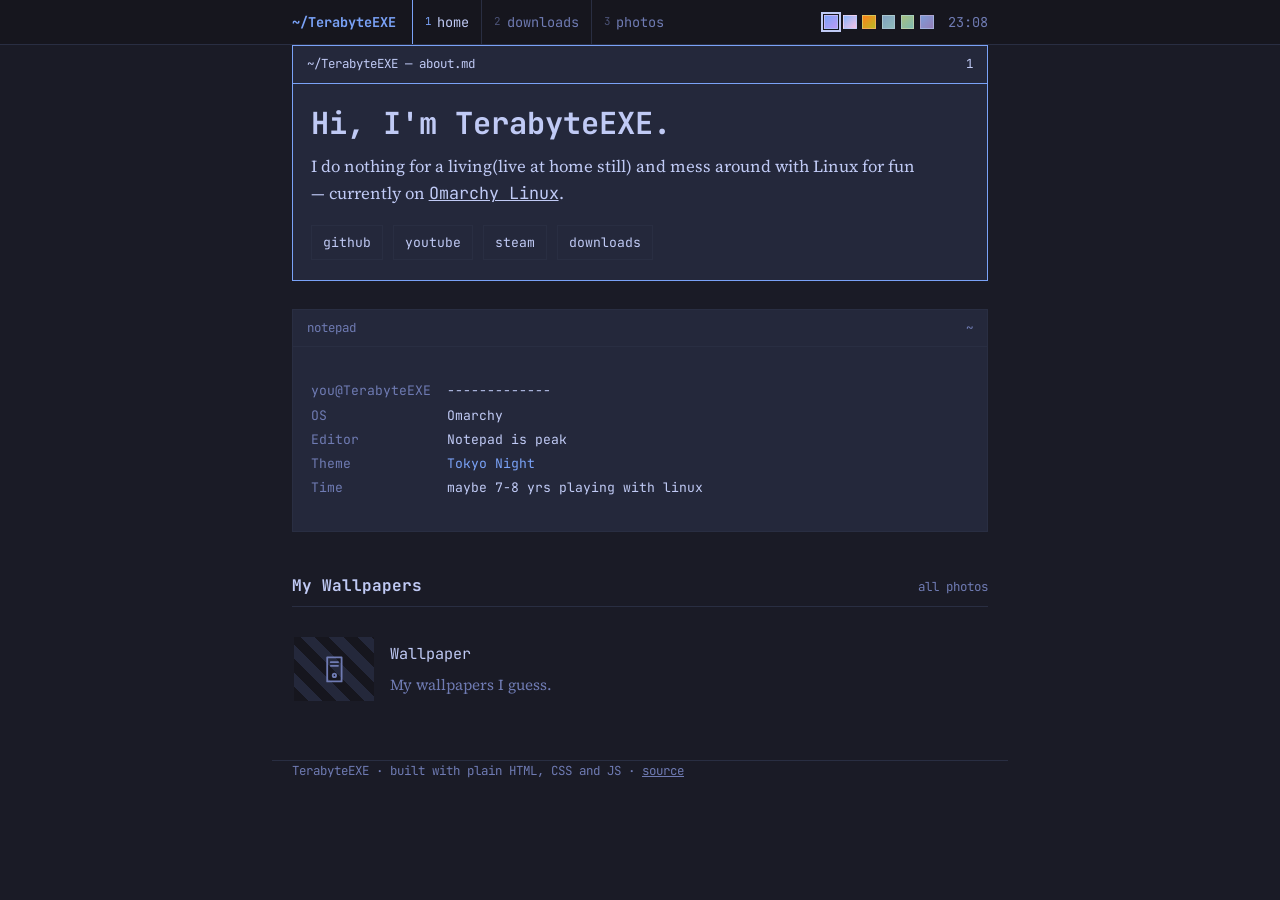
==== index.html @ b0e1d72e "Update navigation links order in index.html" ====
<!DOCTYPE html>
<html lang="en">
<head>
<meta charset="UTF-8">
<meta name="viewport" content="width=device-width, initial-scale=1">
<title>TerabyteEXE — home</title>
<meta name="description" content="The personal site of TerabyteEXE: writing, downloads, and PC builds.">
<link rel="icon" type="image/svg+xml" href="assets/img/favicon.svg">
<link rel="preconnect" href="https://fonts.googleapis.com">
<link rel="preconnect" href="https://fonts.gstatic.com" crossorigin>
<link href="https://fonts.googleapis.com/css2?family=JetBrains+Mono:wght@400;500;700&amp;family=Source+Serif+4:ital,opsz,wght@0,8..60,400;0,8..60,600;1,8..60,400&amp;display=swap" rel="stylesheet">
<link rel="stylesheet" href="assets/css/style.css">
</head>
<body>

<header class="bar">
  <div class="bar-inner">
    <a href="index.html" class="bar-mark">~/TerabyteEXE</a>

    <nav class="bar-nav" aria-label="Primary">
      <a href="index.html" aria-current="page"><span class="ws">1</span>home</a>
      <a href="downloads/index.html"><span class="ws">2</span>downloads</a>
      <a href="photos/index.html"><span class="ws">3</span>photos</a>
    </nav>

    <div class="bar-right">
      <div class="swatches" role="group" aria-label="Theme">
        <button class="swatch" data-theme="tokyo-night" style="--sw-a:#7aa2f7;--sw-b:#bb9af7" aria-label="Tokyo Night theme" aria-pressed="true"></button>
        <button class="swatch" data-theme="catppuccin" style="--sw-a:#89b4fa;--sw-b:#f5c2e7" aria-label="Catppuccin theme" aria-pressed="false"></button>
        <button class="swatch" data-theme="gruvbox" style="--sw-a:#fe8019;--sw-b:#b8bb26" aria-label="Gruvbox theme" aria-pressed="false"></button>
        <button class="swatch" data-theme="nord" style="--sw-a:#81a1c1;--sw-b:#8fbcbb" aria-label="Nord theme" aria-pressed="false"></button>
        <button class="swatch" data-theme="everforest" style="--sw-a:#a7c080;--sw-b:#7fbbb3" aria-label="Everforest theme" aria-pressed="false"></button>
        <button class="swatch" data-theme="kanagawa" style="--sw-a:#7e9cd8;--sw-b:#957fb8" aria-label="Kanagawa theme" aria-pressed="false"></button>
      </div>
      <span class="bar-clock mono" data-clock>00:00</span>
      <button class="bar-toggle" aria-label="Toggle menu" aria-expanded="false">☰</button>
    </div>

    <div class="bar-drop">
      <a href="index.html" aria-current="page">home</a>
      <a href="downloads/index.html">downloads</a>
      <a href="photos/index.html">photos</a>
    </div>
  </div>
</header>

<main class="wrap">

  <section class="window window--focused hero">
    <div class="window-title">
      <span>~/TerabyteEXE — about.md</span>
      <span>1</span>
    </div>
    <div class="window-body">
      <h1>Hi, I'm TerabyteEXE.</h1>
      <p>
        I do nothing for a living(live at home still) and mess around with Linux for fun —
        currently on <a href="https://omarchy.org" class="mono" style="text-decoration:underline;">Omarchy Linux</a>.
      </p>
      <div class="links-row">
        <a class="tag-link" href="https://github.com/TerabyteEXE">github</a>
        <a class="tag-link" href="https://www.youtube.com/@Logi_Bear">youtube</a>
        <a class="tag-link" href="https://steamcommunity.com/id/alltheurlsareusedeventhisone/">steam</a>
        <a class="tag-link" href="downloads/index.html">downloads</a>
      </div>
    </div>
  </section>

  <section class="window">
    <div class="window-title"><span>notepad</span><span>~</span></div>
    <div class="window-body">
      <dl class="fetch">
        <dt>you@TerabyteEXE</dt><dd>-------------</dd>
        <dt>OS</dt><dd>Omarchy</dd>
        <dt>Editor</dt><dd>Notepad is peak</dd>
        <dt>Theme</dt><dd class="accent-cycle" data-theme-label>Tokyo Night or Hackerman</dd>
        <dt>Time</dt><dd>maybe 7-8 yrs playing with linux</dd>
      </dl>
    </div>
  </section>

  <section class="section">
    <div class="section-head">
      <h2>My Wallpapers</h2>
      <a href="photos/index.html">all photos</a>
    </div>
    <a class="entry" href="photos/index.html" style="display:flex; gap:1rem; align-items:center;">
      <span class="photo-frame" style="width:5rem; height:4rem; flex-shrink:0; border-bottom:none;">
        <svg viewBox="0 0 24 24" fill="none" stroke="currentColor" stroke-width="1.5" stroke-linecap="round" stroke-linejoin="round" style="width:1.8rem;height:1.8rem;">
          <rect x="6" y="2" width="12" height="20"/>
          <line x1="9" y1="6" x2="15" y2="6"/>
          <line x1="9" y1="9" x2="15" y2="9"/>
          <circle cx="12" cy="17" r="1.4"/>
        </svg>
      </span>
      <span>
        <span class="entry-top" style="margin-bottom:0.2rem; display:block;">Wallpaper</span>
        <span class="entry-excerpt">My wallpapers I guess.</span>
      </span>
    </a>
  </section>

</main>

<footer class="wrap">
  <p style="margin:0;">TerabyteEXE · built with plain HTML, CSS and JS · <a href="https://github.com/TerabyteEXE" style="text-decoration:underline;">source</a></p>
</footer>

<script src="assets/js/main.js"></script>
</body>
</html>
---- assets/css/style.css ----
/* ============================================================
   TerabyteEXE's site — stylesheet
   Theme tokens are real Omarchy palettes. Switching themes just
   swaps the [data-theme] block below — nothing else changes.
   ============================================================ */

/* ---- Theme tokens ------------------------------------------------ */

:root,
[data-theme="tokyo-night"] {
  --bg: #1a1b26;
  --bg-elevated: #24283b;
  --bg-inset: #16161e;
  --fg: #c0caf5;
  --fg-muted: #6f7bb3;
  --border: #292e42;
  --red: #f7768e;
  --orange: #ff9e64;
  --yellow: #e0af68;
  --green: #9ece6a;
  --cyan: #7dcfff;
  --blue: #7aa2f7;
  --purple: #bb9af7;
  --accent: var(--blue);
  --accent-2: var(--purple);
  --theme-label: "Tokyo Night";
}

[data-theme="catppuccin"] {
  --bg: #1e1e2e;
  --bg-elevated: #313244;
  --bg-inset: #181825;
  --fg: #cdd6f4;
  --fg-muted: #9399b2;
  --border: #45475a;
  --red: #f38ba8;
  --orange: #fab387;
  --yellow: #f9e2af;
  --green: #a6e3a1;
  --cyan: #94e2d5;
  --blue: #89b4fa;
  --purple: #cba6f7;
  --accent: var(--blue);
  --accent-2: var(--purple);
  --theme-label: "Catppuccin";
}

[data-theme="gruvbox"] {
  --bg: #282828;
  --bg-elevated: #3c3836;
  --bg-inset: #1d2021;
  --fg: #ebdbb2;
  --fg-muted: #a89984;
  --border: #504945;
  --red: #fb4934;
  --orange: #fe8019;
  --yellow: #fabd2f;
  --green: #b8bb26;
  --cyan: #8ec07c;
  --blue: #83a598;
  --purple: #d3869b;
  --accent: var(--orange);
  --accent-2: var(--blue);
  --theme-label: "Gruvbox";
}

[data-theme="nord"] {
  --bg: #2e3440;
  --bg-elevated: #3b4252;
  --bg-inset: #242933;
  --fg: #e5e9f0;
  --fg-muted: #8791a8;
  --border: #434c5e;
  --red: #bf616a;
  --orange: #d08770;
  --yellow: #ebcb8b;
  --green: #a3be8c;
  --cyan: #8fbcbb;
  --blue: #81a1c1;
  --purple: #b48ead;
  --accent: var(--blue);
  --accent-2: var(--cyan);
  --theme-label: "Nord";
}

[data-theme="everforest"] {
  --bg: #2d353b;
  --bg-elevated: #3d484d;
  --bg-inset: #232a2e;
  --fg: #d3c6aa;
  --fg-muted: #859289;
  --border: #475258;
  --red: #e67e80;
  --orange: #e69875;
  --yellow: #dbbc7f;
  --green: #a7c080;
  --cyan: #83c092;
  --blue: #7fbbb3;
  --purple: #d699b6;
  --accent: var(--green);
  --accent-2: var(--blue);
  --theme-label: "Everforest";
}

[data-theme="kanagawa"] {
  --bg: #1f1f28;
  --bg-elevated: #2a2a37;
  --bg-inset: #16161d;
  --fg: #dcd7ba;
  --fg-muted: #8b8a86;
  --border: #363646;
  --red: #c34043;
  --orange: #ffa066;
  --yellow: #e6c384;
  --green: #98bb6c;
  --cyan: #7aa89f;
  --blue: #7e9cd8;
  --purple: #957fb8;
  --accent: var(--blue);
  --accent-2: var(--purple);
  --theme-label: "Kanagawa";
}

/* ---- Reset -------------------------------------------------------- */

*,
*::before,
*::after { box-sizing: border-box; }

html {
  scroll-behavior: smooth;
}

@media (prefers-reduced-motion: reduce) {
  html { scroll-behavior: auto; }
  *, *::before, *::after {
    animation-duration: 0.001ms !important;
    transition-duration: 0.001ms !important;
  }
}

body {
  margin: 0;
  background: var(--bg);
  color: var(--fg);
  font-family: "Source Serif 4", Georgia, serif;
  font-size: 17px;
  line-height: 1.65;
  transition: background 0.2s ease, color 0.2s ease;
}

img { max-width: 100%; display: block; }

a {
  color: inherit;
  text-decoration: none;
}

.mono {
  font-family: "JetBrains Mono", ui-monospace, SFMono-Regular, Menlo, monospace;
}

h1, h2, h3 {
  font-family: "JetBrains Mono", ui-monospace, SFMono-Regular, Menlo, monospace;
  font-weight: 700;
  line-height: 1.3;
  margin: 0 0 0.5em;
}

p { margin: 0 0 1em; }

::selection {
  background: var(--accent);
  color: var(--bg);
}

:focus-visible {
  outline: 2px solid var(--accent);
  outline-offset: 2px;
}

/* ---- Layout shell --------------------------------------------------- */

.wrap {
  max-width: 46rem;
  margin: 0 auto;
  padding: 0 1.25rem;
}

main { padding-top: 2.5rem; }

/* ---- Waybar-style top bar -------------------------------------------- */

.bar {
  position: sticky;
  top: 0;
  z-index: 50;
  background: var(--bg-inset);
  border-bottom: 1px solid var(--border);
}

.bar-inner {
  max-width: 46rem;
  margin: 0 auto;
  padding: 0 1.25rem;
  min-height: 2.75rem;
  display: flex;
  align-items: center;
  gap: 1rem;
  font-family: "JetBrains Mono", ui-monospace, monospace;
  font-size: 0.85rem;
}

.bar-mark {
  color: var(--accent);
  font-weight: 700;
  white-space: nowrap;
}

.bar-nav {
  display: flex;
  align-items: stretch;
  gap: 0;
  flex: 1;
}

.bar-nav a {
  display: flex;
  align-items: center;
  gap: 0.4em;
  padding: 0 0.75rem;
  height: 2.75rem;
  color: var(--fg-muted);
  border-left: 1px solid var(--border);
  transition: color 0.15s ease, border-color 0.15s ease;
}

.bar-nav a .ws {
  color: var(--fg-muted);
  opacity: 0.6;
  font-size: 0.8em;
}

.bar-nav a:hover,
.bar-nav a:focus-visible,
.bar-nav a[aria-current="page"] {
  color: var(--fg);
  border-left-color: var(--accent);
}

.bar-nav a[aria-current="page"] .ws { color: var(--accent); opacity: 1; }

.bar-right {
  display: flex;
  align-items: center;
  gap: 0.9rem;
  margin-left: auto;
}

.bar-clock {
  color: var(--fg-muted);
  font-variant-numeric: tabular-nums;
  white-space: nowrap;
}

.swatches {
  display: flex;
  gap: 0.35rem;
}

.swatch {
  width: 0.85rem;
  height: 0.85rem;
  border: 1px solid var(--border-swatch, rgba(255,255,255,0.25));
  cursor: pointer;
  padding: 0;
  background: linear-gradient(135deg, var(--sw-a), var(--sw-b));
}

.swatch[aria-pressed="true"] {
  outline: 2px solid var(--fg);
  outline-offset: 1px;
}

.bar-toggle {
  display: none;
  background: none;
  border: 1px solid var(--border);
  color: var(--fg);
  width: 2rem;
  height: 2rem;
  align-items: center;
  justify-content: center;
  cursor: pointer;
  font-family: inherit;
}

.bar-drop {
  display: none;
}

/* ---- Window panel (the one bold element) ------------------------------ */

.window {
  border: 1px solid var(--border);
  background: var(--bg-elevated);
  margin-bottom: 1.75rem;
}

.window-title {
  font-family: "JetBrains Mono", monospace;
  font-size: 0.78rem;
  color: var(--fg-muted);
  padding: 0.5rem 0.9rem;
  border-bottom: 1px solid var(--border);
  display: flex;
  justify-content: space-between;
}

.window-body { padding: 1.25rem 1.1rem; }

.window--focused {
  border-color: var(--accent);
}
.window--focused .window-title {
  border-bottom-color: var(--accent);
  color: var(--fg);
}

/* ---- Hero ------------------------------------------------------------- */

.hero h1 {
  font-size: clamp(1.4rem, 4vw, 1.9rem);
  margin-bottom: 0.6rem;
}

.hero p {
  font-family: "Source Serif 4", Georgia, serif;
  font-size: 1.05rem;
  max-width: 38rem;
}

.links-row {
  display: flex;
  flex-wrap: wrap;
  gap: 0.6rem;
  margin-top: 1rem;
}

.tag-link {
  font-family: "JetBrains Mono", monospace;
  font-size: 0.82rem;
  border: 1px solid var(--border);
  padding: 0.35rem 0.7rem;
  color: var(--fg);
  transition: border-color 0.15s ease, color 0.15s ease;
}

.tag-link:hover, .tag-link:focus-visible {
  border-color: var(--accent);
  color: var(--accent);
}

/* ---- Neofetch card ------------------------------------------------------ */

.fetch {
  display: grid;
  grid-template-columns: max-content 1fr;
  gap: 0.15rem 1rem;
  font-family: "JetBrains Mono", monospace;
  font-size: 0.82rem;
}

.fetch dt { color: var(--fg-muted); }
.fetch dd { margin: 0; color: var(--fg); }
.fetch dd.accent-cycle { color: var(--accent); }

/* ---- Section headings -------------------------------------------------- */

.section {
  margin: 2.75rem 0;
}

.section-head {
  display: flex;
  align-items: baseline;
  justify-content: space-between;
  margin-bottom: 1rem;
  border-bottom: 1px solid var(--border);
  padding-bottom: 0.5rem;
}

.section-head h2 {
  font-size: 1rem;
  margin: 0;
}

.section-head a {
  font-family: "JetBrains Mono", monospace;
  font-size: 0.78rem;
  color: var(--fg-muted);
}

.section-head a:hover { color: var(--accent); }

/* ---- Entry list (blog index, downloads) --------------------------------- */

.entry-list { list-style: none; margin: 0; padding: 0; }

.entry {
  display: block;
  padding: 0.9rem 0.8rem;
  margin: 0 -0.8rem;
  border-left: 2px solid transparent;
  border-bottom: 1px solid var(--border);
  transition: border-color 0.15s ease, background 0.15s ease;
}

.entry:last-child { border-bottom: none; }

a.entry:hover, a.entry:focus-visible {
  border-left-color: var(--accent);
  background: var(--bg-elevated);
}

.entry-top {
  display: flex;
  justify-content: space-between;
  gap: 1rem;
  font-family: "JetBrains Mono", monospace;
  font-size: 0.95rem;
  margin-bottom: 0.25rem;
}

.entry-date {
  color: var(--fg-muted);
  font-size: 0.78rem;
  white-space: nowrap;
  padding-top: 0.2rem;
}

.entry-excerpt {
  color: var(--fg-muted);
  font-family: "Source Serif 4", Georgia, serif;
  font-size: 0.95rem;
  margin: 0;
}

.entry-meta {
  font-family: "JetBrains Mono", monospace;
  font-size: 0.78rem;
  color: var(--fg-muted);
  margin-top: 0.35rem;
}

.entry-meta .dl {
  color: var(--accent);
}
a.entry:hover .entry-meta .dl { color: var(--accent); text-decoration: underline; }

/* ---- Photo grid ---------------------------------------------------------- */

.photo-grid {
  display: grid;
  grid-template-columns: repeat(2, 1fr);
  gap: 1rem;
}

.photo-card {
  border: 1px solid var(--border);
  background: var(--bg-elevated);
  cursor: pointer;
  transition: border-color 0.15s ease;
  text-align: left;
  color: inherit;
  font-family: inherit;
  padding: 0;
}

.photo-card:hover, .photo-card:focus-visible {
  border-color: var(--accent);
}

.photo-frame {
  aspect-ratio: 4 / 3;
  display: flex;
  align-items: center;
  justify-content: center;
  border-bottom: 1px solid var(--border);
  background:
    repeating-linear-gradient(45deg, var(--bg-inset) 0 10px, var(--bg-elevated) 10px 20px);
}

.photo-frame svg { width: 2.5rem; height: 2.5rem; color: var(--fg-muted); }

.photo-caption {
  padding: 0.6rem 0.7rem;
  font-family: "JetBrains Mono", monospace;
  font-size: 0.78rem;
  color: var(--fg-muted);
}

/* ---- Lightbox ------------------------------------------------------------- */

.lightbox {
  position: fixed;
  inset: 0;
  background: rgba(0,0,0,0.75);
  display: none;
  align-items: center;
  justify-content: center;
  z-index: 100;
  padding: 1.5rem;
}

.lightbox.is-open { display: flex; }

.lightbox-panel {
  background: var(--bg-elevated);
  border: 1px solid var(--accent);
  max-width: 28rem;
  width: 100%;
}

.lightbox-frame {
  aspect-ratio: 4/3;
  display: flex;
  align-items: center;
  justify-content: center;
  border-bottom: 1px solid var(--border);
}
.lightbox-frame svg { width: 4rem; height: 4rem; color: var(--fg-muted); }

.lightbox-caption {
  padding: 0.8rem;
  display: flex;
  justify-content: space-between;
  align-items: center;
  font-family: "JetBrains Mono", monospace;
  font-size: 0.8rem;
}

.lightbox-close {
  background: none;
  border: 1px solid var(--border);
  color: var(--fg);
  cursor: pointer;
  font-family: inherit;
  padding: 0.2rem 0.5rem;
}
.lightbox-close:hover { border-color: var(--accent); color: var(--accent); }

/* ---- Post page ------------------------------------------------------------ */

.post-head {
  margin-bottom: 2rem;
}

.post-head h1 {
  font-size: clamp(1.5rem, 4vw, 2rem);
}

.post-date {
  font-family: "JetBrains Mono", monospace;
  font-size: 0.8rem;
  color: var(--fg-muted);
}

.post-body p, .post-body li { max-width: 38rem; }
.post-body h2 { font-size: 1.1rem; margin-top: 1.75rem; }
.post-body ul, .post-body ol { padding-left: 1.2rem; }

.post-nav {
  display: flex;
  justify-content: space-between;
  border-top: 1px solid var(--border);
  padding-top: 1rem;
  margin-top: 2.5rem;
  font-family: "JetBrains Mono", monospace;
  font-size: 0.85rem;
}
.post-nav a:hover { color: var(--accent); }

/* ---- Footer ---------------------------------------------------------------- */

footer {
  border-top: 1px solid var(--border);
  margin-top: 3rem;
  padding: 1.5rem 0 3rem;
  font-family: "JetBrains Mono", monospace;
  font-size: 0.78rem;
  color: var(--fg-muted);
}

/* ---- Responsive ------------------------------------------------------------- */

@media (max-width: 640px) {
  .bar-nav { display: none; }
  .bar-toggle { display: flex; }
  .bar-inner { flex-wrap: wrap; }

  .bar.is-open .bar-drop {
    display: flex;
    flex-direction: column;
    width: 100%;
    border-top: 1px solid var(--border);
  }
  .bar-drop a {
    padding: 0.75rem 0;
    color: var(--fg-muted);
    border-bottom: 1px solid var(--border);
    font-family: "JetBrains Mono", monospace;
    font-size: 0.85rem;
  }
  .bar-drop a[aria-current="page"] { color: var(--accent); }

  .photo-grid { grid-template-columns: 1fr; }

  .entry-top { flex-direction: column; gap: 0.15rem; }
  .entry-date { padding-top: 0; }
}
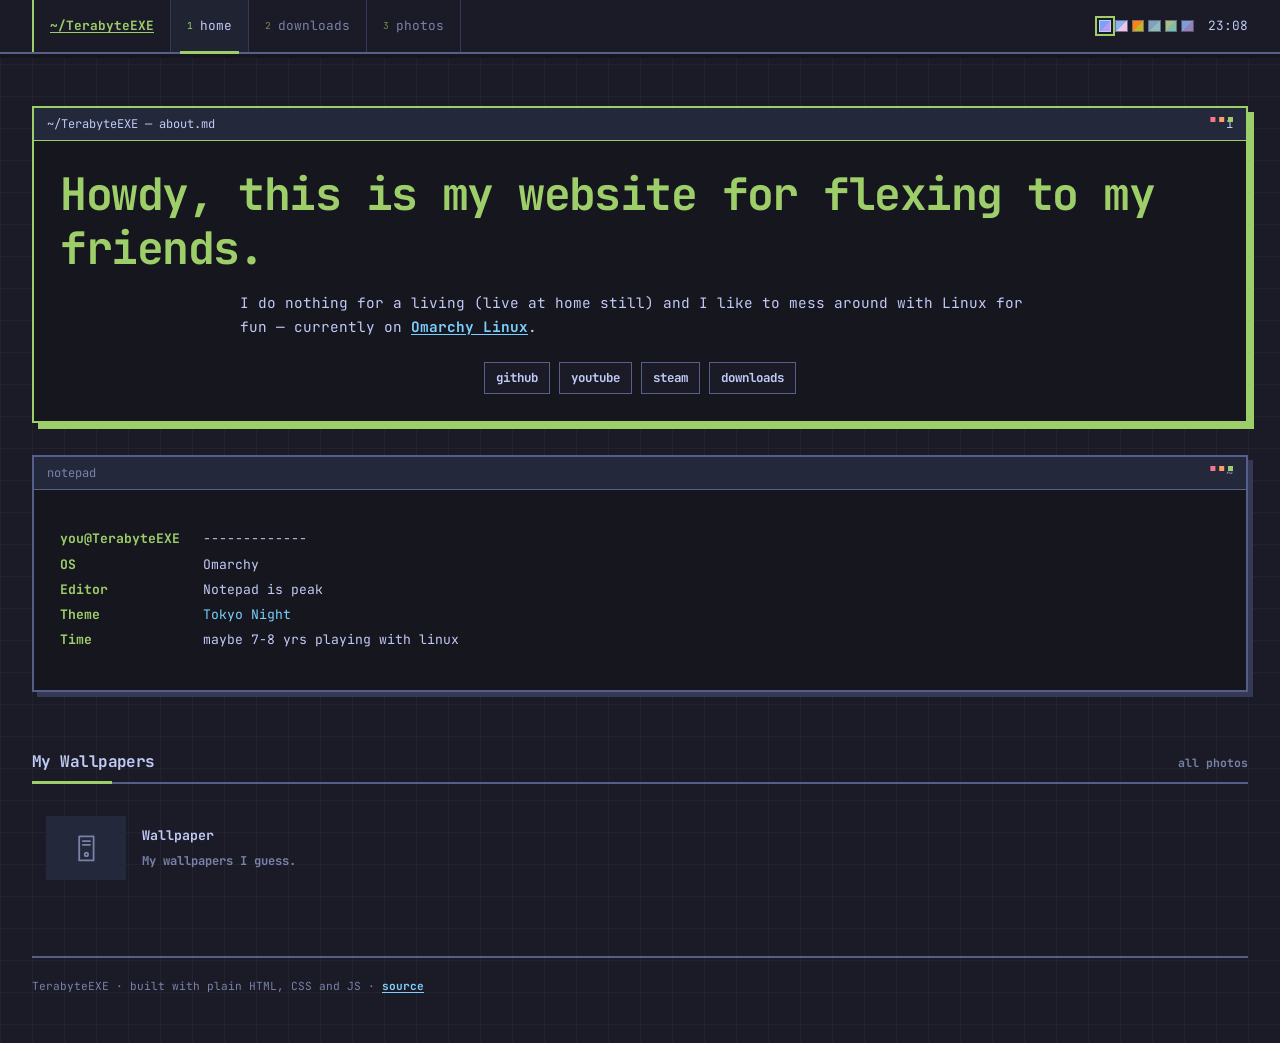
==== commit 316a2ac8: "Update index.html" ====
--- a/index.html
+++ b/index.html
@@ -52,9 +52,9 @@
       <span>1</span>
     </div>
     <div class="window-body">
-      <h1>Hi, I'm TerabyteEXE.</h1>
+      <h1>Howdy, this is my website for flexing to my friends.</h1>
       <p>
-        I do nothing for a living(live at home still) and mess around with Linux for fun —
+        I do nothing for a living (live at home still) and I like to mess around with Linux for fun —
         currently on <a href="https://omarchy.org" class="mono" style="text-decoration:underline;">Omarchy Linux</a>.
       </p>
       <div class="links-row">
--- a/assets/css/style.css
+++ b/assets/css/style.css
@@ -1,19 +1,20 @@
 /* ============================================================
-   TerabyteEXE's site — stylesheet
-   Theme tokens are real Omarchy palettes. Switching themes just
-   swaps the [data-theme] block below — nothing else changes.
+   TerabyteEXE — Omarchy-inspired visual skin
+   Content/structure/behaviour are intentionally unchanged.
+   Only presentation, spacing, layout treatment, and themes live here.
    ============================================================ */
 
-/* ---- Theme tokens ------------------------------------------------ */
-
+/* ---- Theme tokens -------------------------------------------------- */
 :root,
 [data-theme="tokyo-night"] {
   --bg: #1a1b26;
-  --bg-elevated: #24283b;
-  --bg-inset: #16161e;
+  --bg-elevated: #16161e;
+  --bg-inset: #24283b;
+  --bg-hover: #202331;
   --fg: #c0caf5;
-  --fg-muted: #6f7bb3;
-  --border: #292e42;
+  --fg-muted: #7982a9;
+  --border: #343a55;
+  --border-strong: #565f89;
   --red: #f7768e;
   --orange: #ff9e64;
   --yellow: #e0af68;
@@ -21,18 +22,21 @@
   --cyan: #7dcfff;
   --blue: #7aa2f7;
   --purple: #bb9af7;
-  --accent: var(--blue);
-  --accent-2: var(--purple);
+  --accent: var(--green);
+  --accent-2: var(--cyan);
   --theme-label: "Tokyo Night";
+  --grid-line: rgba(192, 202, 245, 0.045);
 }
 
 [data-theme="catppuccin"] {
   --bg: #1e1e2e;
-  --bg-elevated: #313244;
-  --bg-inset: #181825;
+  --bg-elevated: #181825;
+  --bg-inset: #313244;
+  --bg-hover: #252536;
   --fg: #cdd6f4;
   --fg-muted: #9399b2;
   --border: #45475a;
+  --border-strong: #6c7086;
   --red: #f38ba8;
   --orange: #fab387;
   --yellow: #f9e2af;
@@ -40,18 +44,21 @@
   --cyan: #94e2d5;
   --blue: #89b4fa;
   --purple: #cba6f7;
-  --accent: var(--blue);
-  --accent-2: var(--purple);
+  --accent: var(--green);
+  --accent-2: var(--blue);
   --theme-label: "Catppuccin";
+  --grid-line: rgba(205, 214, 244, 0.045);
 }
 
 [data-theme="gruvbox"] {
   --bg: #282828;
-  --bg-elevated: #3c3836;
-  --bg-inset: #1d2021;
+  --bg-elevated: #1d2021;
+  --bg-inset: #3c3836;
+  --bg-hover: #302f2d;
   --fg: #ebdbb2;
   --fg-muted: #a89984;
   --border: #504945;
+  --border-strong: #7c6f64;
   --red: #fb4934;
   --orange: #fe8019;
   --yellow: #fabd2f;
@@ -60,36 +67,42 @@
   --blue: #83a598;
   --purple: #d3869b;
   --accent: var(--orange);
-  --accent-2: var(--blue);
+  --accent-2: var(--green);
   --theme-label: "Gruvbox";
+  --grid-line: rgba(235, 219, 178, 0.045);
 }
 
 [data-theme="nord"] {
   --bg: #2e3440;
-  --bg-elevated: #3b4252;
-  --bg-inset: #242933;
-  --fg: #e5e9f0;
-  --fg-muted: #8791a8;
-  --border: #434c5e;
+  --bg-elevated: #242933;
+  --bg-inset: #3b4252;
+  --bg-hover: #353c4b;
+  --fg: #eceff4;
+  --fg-muted: #9aa5b8;
+  --border: #4c566a;
+  --border-strong: #616c80;
   --red: #bf616a;
   --orange: #d08770;
   --yellow: #ebcb8b;
   --green: #a3be8c;
-  --cyan: #8fbcbb;
+  --cyan: #88c0d0;
   --blue: #81a1c1;
   --purple: #b48ead;
-  --accent: var(--blue);
-  --accent-2: var(--cyan);
+  --accent: var(--cyan);
+  --accent-2: var(--blue);
   --theme-label: "Nord";
+  --grid-line: rgba(236, 239, 244, 0.045);
 }
 
 [data-theme="everforest"] {
   --bg: #2d353b;
-  --bg-elevated: #3d484d;
-  --bg-inset: #232a2e;
+  --bg-elevated: #232a2e;
+  --bg-inset: #343f44;
+  --bg-hover: #313a3f;
   --fg: #d3c6aa;
   --fg-muted: #859289;
   --border: #475258;
+  --border-strong: #627477;
   --red: #e67e80;
   --orange: #e69875;
   --yellow: #dbbc7f;
@@ -98,17 +111,20 @@
   --blue: #7fbbb3;
   --purple: #d699b6;
   --accent: var(--green);
-  --accent-2: var(--blue);
+  --accent-2: var(--cyan);
   --theme-label: "Everforest";
+  --grid-line: rgba(211, 198, 170, 0.045);
 }
 
 [data-theme="kanagawa"] {
   --bg: #1f1f28;
-  --bg-elevated: #2a2a37;
-  --bg-inset: #16161d;
+  --bg-elevated: #16161d;
+  --bg-inset: #2a2a37;
+  --bg-hover: #242430;
   --fg: #dcd7ba;
-  --fg-muted: #8b8a86;
+  --fg-muted: #8b8d98;
   --border: #363646;
+  --border-strong: #54546d;
   --red: #c34043;
   --orange: #ffa066;
   --yellow: #e6c384;
@@ -119,10 +135,10 @@
   --accent: var(--blue);
   --accent-2: var(--purple);
   --theme-label: "Kanagawa";
+  --grid-line: rgba(220, 215, 186, 0.045);
 }
 
 /* ---- Reset -------------------------------------------------------- */
-
 *,
 *::before,
 *::after { box-sizing: border-box; }
@@ -141,30 +157,44 @@
 
 body {
   margin: 0;
-  background: var(--bg);
-  color: var(--fg);
-  font-family: "Source Serif 4", Georgia, serif;
-  font-size: 17px;
-  line-height: 1.65;
-  transition: background 0.2s ease, color 0.2s ease;
+  min-height: 100vh;
+  background-color: var(--bg);
+  background-image:
+    linear-gradient(to right, var(--grid-line) 1px, transparent 1px),
+    linear-gradient(to bottom, var(--grid-line) 1px, transparent 1px);
+  background-size: 32px 32px;
+  color: var(--fg);
+  font-family: "JetBrains Mono", ui-monospace, SFMono-Regular, Menlo, Consolas, monospace;
+  font-size: clamp(0.9rem, 0.95vw, 1rem);
+  font-weight: 400;
+  line-height: 1.5;
+  transition: background-color 0.15s ease, color 0.15s ease;
 }
 
 img { max-width: 100%; display: block; }
 
 a {
-  color: inherit;
-  text-decoration: none;
-}
-
-.mono {
-  font-family: "JetBrains Mono", ui-monospace, SFMono-Regular, Menlo, monospace;
+  color: var(--cyan);
+  font-weight: 700;
+  text-decoration-thickness: 0.08em;
+  text-underline-offset: 0.14em;
+  transition: color 0.15s ease, background-color 0.15s ease, border-color 0.15s ease;
+}
+
+a:hover { color: var(--fg); }
+
+.mono,
+h1, h2, h3, button,
+.bar, .fetch, .entry-top, .entry-meta,
+.photo-caption, footer, .post-date, .post-nav {
+  font-family: "JetBrains Mono", ui-monospace, SFMono-Regular, Menlo, Consolas, monospace;
 }
 
 h1, h2, h3 {
-  font-family: "JetBrains Mono", ui-monospace, SFMono-Regular, Menlo, monospace;
   font-weight: 700;
-  line-height: 1.3;
+  line-height: 1.2;
   margin: 0 0 0.5em;
+  letter-spacing: -0.035em;
 }
 
 p { margin: 0 0 1em; }
@@ -176,116 +206,150 @@
 
 :focus-visible {
   outline: 2px solid var(--accent);
-  outline-offset: 2px;
-}
-
-/* ---- Layout shell --------------------------------------------------- */
-
+  outline-offset: 3px;
+}
+
+/* ---- Layout shell ------------------------------------------------- */
 .wrap {
-  max-width: 46rem;
+  width: min(100% - 2.5rem, 76rem);
   margin: 0 auto;
-  padding: 0 1.25rem;
-}
-
-main { padding-top: 2.5rem; }
-
-/* ---- Waybar-style top bar -------------------------------------------- */
-
+}
+
+main {
+  padding-top: 3.25rem;
+}
+
+/* ---- Omarchy-like top bar ---------------------------------------- */
 .bar {
   position: sticky;
   top: 0;
   z-index: 50;
-  background: var(--bg-inset);
-  border-bottom: 1px solid var(--border);
+  background: var(--bg);
+  border-bottom: 2px solid var(--border-strong);
+  box-shadow: 0 4px 0 var(--bg-elevated);
 }
 
 .bar-inner {
-  max-width: 46rem;
+  width: min(100% - 2.5rem, 76rem);
+  min-height: 3.25rem;
   margin: 0 auto;
-  padding: 0 1.25rem;
-  min-height: 2.75rem;
-  display: flex;
-  align-items: center;
-  gap: 1rem;
-  font-family: "JetBrains Mono", ui-monospace, monospace;
-  font-size: 0.85rem;
+  display: flex;
+  align-items: stretch;
+  gap: 0;
+  font-size: 0.8rem;
 }
 
 .bar-mark {
-  color: var(--accent);
+  display: flex;
+  align-items: center;
+  padding: 0 1rem;
+  color: var(--green);
   font-weight: 700;
   white-space: nowrap;
+  border-left: 2px solid var(--green);
+  border-right: 1px solid var(--border);
+}
+
+.bar-mark:hover {
+  color: var(--bg);
+  background: var(--green);
 }
 
 .bar-nav {
   display: flex;
   align-items: stretch;
-  gap: 0;
   flex: 1;
 }
 
 .bar-nav a {
-  display: flex;
-  align-items: center;
-  gap: 0.4em;
-  padding: 0 0.75rem;
-  height: 2.75rem;
+  position: relative;
+  display: flex;
+  align-items: center;
+  gap: 0.55em;
+  min-height: 3.25rem;
+  padding: 0 1rem;
   color: var(--fg-muted);
-  border-left: 1px solid var(--border);
-  transition: color 0.15s ease, border-color 0.15s ease;
+  border-right: 1px solid var(--border);
+  text-decoration: none;
+  font-weight: 400;
+}
+
+.bar-nav a:first-child {
+  border-left: 0;
 }
 
 .bar-nav a .ws {
-  color: var(--fg-muted);
-  opacity: 0.6;
-  font-size: 0.8em;
+  color: var(--accent);
+  font-size: 0.75em;
+  opacity: 0.65;
 }
 
 .bar-nav a:hover,
 .bar-nav a:focus-visible,
 .bar-nav a[aria-current="page"] {
   color: var(--fg);
-  border-left-color: var(--accent);
-}
-
-.bar-nav a[aria-current="page"] .ws { color: var(--accent); opacity: 1; }
+  background: var(--bg-hover);
+}
+
+.bar-nav a[aria-current="page"]::after {
+  content: "";
+  position: absolute;
+  inset-inline: 0.55rem;
+  bottom: -2px;
+  height: 3px;
+  background: var(--accent);
+}
+
+.bar-nav a[aria-current="page"] .ws {
+  opacity: 1;
+}
 
 .bar-right {
   display: flex;
   align-items: center;
-  gap: 0.9rem;
+  gap: 0.8rem;
   margin-left: auto;
+  padding-left: 0.75rem;
 }
 
 .bar-clock {
-  color: var(--fg-muted);
+  color: var(--fg);
   font-variant-numeric: tabular-nums;
   white-space: nowrap;
+  min-width: 2.6rem;
+  text-align: right;
 }
 
 .swatches {
   display: flex;
-  gap: 0.35rem;
+  align-items: center;
+  gap: 0.25rem;
 }
 
 .swatch {
-  width: 0.85rem;
-  height: 0.85rem;
-  border: 1px solid var(--border-swatch, rgba(255,255,255,0.25));
+  width: 0.78rem;
+  height: 0.78rem;
+  border: 1px solid var(--border-strong);
+  border-radius: 0;
   cursor: pointer;
   padding: 0;
-  background: linear-gradient(135deg, var(--sw-a), var(--sw-b));
-}
+  background: linear-gradient(135deg, var(--sw-a) 0 50%, var(--sw-b) 50% 100%);
+  transition: transform 0.12s ease, border-color 0.12s ease;
+}
+
+.swatch:hover { transform: translateY(-1px); }
 
 .swatch[aria-pressed="true"] {
-  outline: 2px solid var(--fg);
-  outline-offset: 1px;
+  border-color: var(--fg);
+  outline: 2px solid var(--accent);
+  outline-offset: 2px;
 }
 
 .bar-toggle {
   display: none;
-  background: none;
-  border: 1px solid var(--border);
+  margin: 0.55rem 0;
+  background: var(--bg-elevated);
+  border: 1px solid var(--border-strong);
   color: var(--fg);
   width: 2rem;
   height: 2rem;
@@ -295,309 +359,475 @@
   font-family: inherit;
 }
 
-.bar-drop {
-  display: none;
-}
-
-/* ---- Window panel (the one bold element) ------------------------------ */
-
+.bar-toggle:hover { border-color: var(--accent); color: var(--accent); }
+
+.bar-drop { display: none; }
+
+/* ---- Main window/panel treatment --------------------------------- */
 .window {
-  border: 1px solid var(--border);
+  position: relative;
+  border: 2px solid var(--border-strong);
   background: var(--bg-elevated);
-  margin-bottom: 1.75rem;
+  margin-bottom: 2rem;
+  box-shadow: 5px 5px 0 var(--border);
 }
 
 .window-title {
-  font-family: "JetBrains Mono", monospace;
-  font-size: 0.78rem;
+  display: flex;
+  justify-content: space-between;
+  align-items: center;
+  padding: 0.55rem 0.8rem;
+  border-bottom: 1px solid var(--border-strong);
+  background: var(--bg-inset);
   color: var(--fg-muted);
-  padding: 0.5rem 0.9rem;
-  border-bottom: 1px solid var(--border);
-  display: flex;
-  justify-content: space-between;
-}
-
-.window-body { padding: 1.25rem 1.1rem; }
+  font-size: 0.75rem;
+  line-height: 1.2;
+  text-transform: none;
+}
+
+.window-title::after {
+  content: "";
+  position: absolute;
+  top: 0.55rem;
+  right: 0.8rem;
+  width: 0.35rem;
+  height: 0.35rem;
+  background: var(--accent);
+  box-shadow: -0.55rem 0 0 var(--orange), -1.1rem 0 0 var(--red);
+}
+
+.window-body { padding: 1.65rem; }
 
 .window--focused {
   border-color: var(--accent);
-}
+  box-shadow: 6px 6px 0 var(--accent);
+}
+
 .window--focused .window-title {
+  color: var(--fg);
   border-bottom-color: var(--accent);
-  color: var(--fg);
-}
-
-/* ---- Hero ------------------------------------------------------------- */
-
+}
+
+/* ---- Hero --------------------------------------------------------- */
 .hero h1 {
-  font-size: clamp(1.4rem, 4vw, 1.9rem);
-  margin-bottom: 0.6rem;
+  margin-bottom: 1rem;
+  font-size: clamp(1.8rem, 4vw, 2.8rem);
+  color: var(--accent);
 }
 
 .hero p {
-  font-family: "Source Serif 4", Georgia, serif;
-  font-size: 1.05rem;
-  max-width: 38rem;
+  max-width: 50rem;
+  margin: 0 auto;
+  color: var(--fg);
+  line-height: 1.65;
 }
 
 .links-row {
   display: flex;
+  justify-content: center;
   flex-wrap: wrap;
-  gap: 0.6rem;
-  margin-top: 1rem;
+  gap: 0.55rem;
+  margin-top: 1.5rem;
 }
 
 .tag-link {
-  font-family: "JetBrains Mono", monospace;
-  font-size: 0.82rem;
-  border: 1px solid var(--border);
+  display: inline-flex;
+  align-items: center;
+  min-height: 2rem;
+  border: 1px solid var(--border-strong);
   padding: 0.35rem 0.7rem;
   color: var(--fg);
-  transition: border-color 0.15s ease, color 0.15s ease;
-}
-
-.tag-link:hover, .tag-link:focus-visible {
+  background: var(--bg);
+  text-decoration: none;
+  font-size: 0.78rem;
+  font-weight: 700;
+}
+
+.tag-link:hover,
+.tag-link:focus-visible {
+  color: var(--bg);
+  background: var(--accent);
   border-color: var(--accent);
-  color: var(--accent);
-}
-
-/* ---- Neofetch card ------------------------------------------------------ */
-
+}
+
+/* ---- Neofetch/notepad card --------------------------------------- */
 .fetch {
   display: grid;
   grid-template-columns: max-content 1fr;
-  gap: 0.15rem 1rem;
-  font-family: "JetBrains Mono", monospace;
+  gap: 0.35rem 1.4rem;
   font-size: 0.82rem;
 }
 
-.fetch dt { color: var(--fg-muted); }
-.fetch dd { margin: 0; color: var(--fg); }
-.fetch dd.accent-cycle { color: var(--accent); }
-
-/* ---- Section headings -------------------------------------------------- */
-
+.fetch dt {
+  color: var(--accent);
+  font-weight: 700;
+}
+
+.fetch dd {
+  margin: 0;
+  color: var(--fg);
+}
+
+.fetch dd.accent-cycle { color: var(--cyan); }
+
+/* ---- Sections ----------------------------------------------------- */
 .section {
-  margin: 2.75rem 0;
+  margin: 3.75rem 0;
 }
 
 .section-head {
+  position: relative;
   display: flex;
   align-items: baseline;
   justify-content: space-between;
+  gap: 1rem;
   margin-bottom: 1rem;
+  padding-bottom: 0.7rem;
+  border-bottom: 2px solid var(--border-strong);
+}
+
+.section-head::after {
+  content: "";
+  position: absolute;
+  left: 0;
+  bottom: -2px;
+  width: 5rem;
+  height: 3px;
+  background: var(--accent);
+}
+
+.section-head h2 {
+  margin: 0;
+  color: var(--fg);
+  font-size: 1rem;
+}
+
+.section-head a {
+  color: var(--fg-muted);
+  font-size: 0.72rem;
+  text-decoration: none;
+}
+
+.section-head a:hover { color: var(--accent); }
+
+/* ---- Entry list / downloads -------------------------------------- */
+.entry-list {
+  list-style: none;
+  margin: 0;
+  padding: 0;
+}
+
+.entry {
+  position: relative;
+  display: block;
+  padding: 1rem 0.9rem;
+  margin: 0;
   border-bottom: 1px solid var(--border);
-  padding-bottom: 0.5rem;
-}
-
-.section-head h2 {
-  font-size: 1rem;
-  margin: 0;
-}
-
-.section-head a {
-  font-family: "JetBrains Mono", monospace;
-  font-size: 0.78rem;
-  color: var(--fg-muted);
-}
-
-.section-head a:hover { color: var(--accent); }
-
-/* ---- Entry list (blog index, downloads) --------------------------------- */
-
-.entry-list { list-style: none; margin: 0; padding: 0; }
-
-.entry {
-  display: block;
-  padding: 0.9rem 0.8rem;
-  margin: 0 -0.8rem;
-  border-left: 2px solid transparent;
-  border-bottom: 1px solid var(--border);
-  transition: border-color 0.15s ease, background 0.15s ease;
+  color: inherit;
+  text-decoration: none;
+  transition: background-color 0.12s ease, padding-left 0.12s ease, border-color 0.12s ease;
 }
 
 .entry:last-child { border-bottom: none; }
 
-a.entry:hover, a.entry:focus-visible {
-  border-left-color: var(--accent);
-  background: var(--bg-elevated);
-}
+.entry::before {
+  content: "";
+  position: absolute;
+  left: 0;
+  top: 0;
+  bottom: 0;
+  width: 0;
+  background: var(--accent);
+  transition: width 0.12s ease;
+}
+
+.entry:hover,
+.entry:focus-visible {
+  background: var(--bg-hover);
+  padding-left: 1.15rem;
+}
+
+.entry:hover::before,
+.entry:focus-visible::before { width: 3px; }
 
 .entry-top {
   display: flex;
   justify-content: space-between;
   gap: 1rem;
-  font-family: "JetBrains Mono", monospace;
-  font-size: 0.95rem;
-  margin-bottom: 0.25rem;
+  margin-bottom: 0.3rem;
+  color: var(--fg);
+  font-size: 0.83rem;
+  font-weight: 700;
 }
 
 .entry-date {
   color: var(--fg-muted);
-  font-size: 0.78rem;
+  font-size: 0.72rem;
   white-space: nowrap;
-  padding-top: 0.2rem;
+  padding-top: 0.1rem;
 }
 
 .entry-excerpt {
   color: var(--fg-muted);
-  font-family: "Source Serif 4", Georgia, serif;
-  font-size: 0.95rem;
+  font-family: "JetBrains Mono", ui-monospace, monospace;
+  font-size: 0.76rem;
   margin: 0;
 }
 
 .entry-meta {
-  font-family: "JetBrains Mono", monospace;
-  font-size: 0.78rem;
   color: var(--fg-muted);
-  margin-top: 0.35rem;
-}
-
-.entry-meta .dl {
-  color: var(--accent);
-}
-a.entry:hover .entry-meta .dl { color: var(--accent); text-decoration: underline; }
-
-/* ---- Photo grid ---------------------------------------------------------- */
-
+  font-size: 0.72rem;
+  margin-top: 0.4rem;
+}
+
+.entry-meta .dl { color: var(--accent); }
+.entry:hover .entry-meta .dl { color: var(--fg); text-decoration: underline; }
+
+/* ---- Photo grid --------------------------------------------------- */
 .photo-grid {
   display: grid;
-  grid-template-columns: repeat(2, 1fr);
+  grid-template-columns: repeat(2, minmax(0, 1fr));
   gap: 1rem;
 }
 
 .photo-card {
-  border: 1px solid var(--border);
+  border: 2px solid var(--border-strong);
   background: var(--bg-elevated);
   cursor: pointer;
-  transition: border-color 0.15s ease;
+  transition: transform 0.12s ease, border-color 0.12s ease, box-shadow 0.12s ease;
   text-align: left;
   color: inherit;
   font-family: inherit;
   padding: 0;
 }
 
-.photo-card:hover, .photo-card:focus-visible {
+.photo-card:hover,
+.photo-card:focus-visible {
   border-color: var(--accent);
+  transform: translate(-2px, -2px);
+  box-shadow: 4px 4px 0 var(--accent);
 }
 
 .photo-frame {
-  aspect-ratio: 4 / 3;
+  aspect-ratio: 16 / 10;
   display: flex;
   align-items: center;
   justify-content: center;
-  border-bottom: 1px solid var(--border);
-  background:
-    repeating-linear-gradient(45deg, var(--bg-inset) 0 10px, var(--bg-elevated) 10px 20px);
+  overflow: hidden;
+  border-bottom: 1px solid var(--border-strong);
+  background: var(--bg-inset);
+}
+
+.photo-frame img {
+  width: 100%;
+  height: 100%;
+  object-fit: cover;
 }
 
 .photo-frame svg { width: 2.5rem; height: 2.5rem; color: var(--fg-muted); }
 
 .photo-caption {
-  padding: 0.6rem 0.7rem;
-  font-family: "JetBrains Mono", monospace;
-  font-size: 0.78rem;
+  display: block;
+  padding: 0.65rem 0.8rem;
   color: var(--fg-muted);
-}
-
-/* ---- Lightbox ------------------------------------------------------------- */
-
+  font-size: 0.72rem;
+}
+
+/* ---- Lightbox ----------------------------------------------------- */
 .lightbox {
   position: fixed;
   inset: 0;
-  background: rgba(0,0,0,0.75);
+  background: rgb(0 0 0 / 0.88);
   display: none;
   align-items: center;
   justify-content: center;
   z-index: 100;
-  padding: 1.5rem;
+  padding: 1.25rem;
 }
 
 .lightbox.is-open { display: flex; }
 
 .lightbox-panel {
+  width: min(100%, 52rem);
   background: var(--bg-elevated);
-  border: 1px solid var(--accent);
-  max-width: 28rem;
+  border: 2px solid var(--accent);
+  box-shadow: 8px 8px 0 var(--border);
+}
+
+.lightbox-frame {
+  display: flex;
+  align-items: center;
+  justify-content: center;
+  overflow: hidden;
+  min-height: 18rem;
+  border-bottom: 1px solid var(--border-strong);
+  background: var(--bg-inset);
+}
+
+.lightbox-frame img {
   width: 100%;
-}
-
-.lightbox-frame {
-  aspect-ratio: 4/3;
-  display: flex;
-  align-items: center;
-  justify-content: center;
-  border-bottom: 1px solid var(--border);
-}
+  max-height: 72vh;
+  object-fit: contain;
+}
+
 .lightbox-frame svg { width: 4rem; height: 4rem; color: var(--fg-muted); }
 
 .lightbox-caption {
-  padding: 0.8rem;
   display: flex;
   justify-content: space-between;
   align-items: center;
-  font-family: "JetBrains Mono", monospace;
-  font-size: 0.8rem;
+  gap: 1rem;
+  padding: 0.8rem 1rem;
+  font-size: 0.75rem;
 }
 
 .lightbox-close {
-  background: none;
-  border: 1px solid var(--border);
+  background: var(--bg);
+  border: 1px solid var(--border-strong);
   color: var(--fg);
   cursor: pointer;
   font-family: inherit;
-  padding: 0.2rem 0.5rem;
-}
-.lightbox-close:hover { border-color: var(--accent); color: var(--accent); }
-
-/* ---- Post page ------------------------------------------------------------ */
-
-.post-head {
-  margin-bottom: 2rem;
-}
-
-.post-head h1 {
-  font-size: clamp(1.5rem, 4vw, 2rem);
-}
-
-.post-date {
-  font-family: "JetBrains Mono", monospace;
+  font-size: 0.72rem;
+  padding: 0.35rem 0.65rem;
+}
+
+.lightbox-close:hover {
+  border-color: var(--accent);
+  color: var(--bg);
+  background: var(--accent);
+}
+
+/* ---- Popup -------------------------------------------------------- */
+.popup {
+  position: fixed;
+  inset: 0;
+  display: none;
+  align-items: center;
+  justify-content: center;
+  z-index: 100;
+  padding: 1.25rem;
+}
+
+.popup.is-open { display: flex; }
+
+.popup-overlay {
+  position: absolute;
+  inset: 0;
+  background: rgb(0 0 0 / 0.88);
+}
+
+.popup-content {
+  position: relative;
+  z-index: 101;
+  width: min(100%, 40rem);
+  background: var(--bg-elevated);
+  border: 2px solid var(--accent);
+  box-shadow: 8px 8px 0 var(--border);
+}
+
+.popup-header {
+  display: flex;
+  justify-content: space-between;
+  align-items: center;
+  gap: 1rem;
+  padding: 0.8rem 1rem;
+  border-bottom: 1px solid var(--border-strong);
+  background: var(--bg-inset);
+}
+
+.popup-header h2 {
+  margin: 0;
+  color: var(--accent);
+  font-size: 0.95rem;
+}
+
+.popup-close {
+  background: var(--bg);
+  border: 1px solid var(--border-strong);
+  color: var(--fg);
+  cursor: pointer;
+  font-family: inherit;
+  font-size: 0.85rem;
+  padding: 0.25rem 0.5rem;
+  width: 2rem;
+  height: 2rem;
+  display: flex;
+  align-items: center;
+  justify-content: center;
+  flex-shrink: 0;
+  transition: all 0.12s ease;
+}
+
+.popup-close:hover,
+.popup-close:focus-visible {
+  border-color: var(--accent);
+  color: var(--bg);
+  background: var(--accent);
+}
+
+.popup-body {
+  padding: 1.25rem;
+  color: var(--fg);
+  font-family: "JetBrains Mono", ui-monospace, monospace;
   font-size: 0.8rem;
+}
+
+.popup-body p { margin: 0 0 1em; }
+.popup-body p:last-child { margin-bottom: 0; }
+
+/* ---- Post styles kept for future pages ---------------------------- */
+.post-head { margin-bottom: 2.5rem; }
+.post-head h1 { font-size: clamp(1.6rem, 5vw, 2.2rem); }
+.post-date { font-size: 0.75rem; color: var(--fg-muted); }
+.post-body p, .post-body li { max-width: 45rem; }
+.post-body h2 { font-size: 1.1rem; margin-top: 2rem; }
+.post-body ul, .post-body ol { padding-left: 1.5rem; }
+.post-nav {
+  display: flex;
+  justify-content: space-between;
+  border-top: 2px solid var(--border-strong);
+  padding-top: 1.25rem;
+  margin-top: 3rem;
+  font-size: 0.8rem;
+}
+.post-nav a:hover { color: var(--accent); }
+
+/* ---- Footer ------------------------------------------------------- */
+footer {
+  width: min(100% - 2.5rem, 76rem);
+  border-top: 2px solid var(--border-strong);
+  margin: 4.5rem auto 0;
+  padding: 1.25rem 0 3rem;
   color: var(--fg-muted);
-}
-
-.post-body p, .post-body li { max-width: 38rem; }
-.post-body h2 { font-size: 1.1rem; margin-top: 1.75rem; }
-.post-body ul, .post-body ol { padding-left: 1.2rem; }
-
-.post-nav {
-  display: flex;
-  justify-content: space-between;
-  border-top: 1px solid var(--border);
-  padding-top: 1rem;
-  margin-top: 2.5rem;
-  font-family: "JetBrains Mono", monospace;
-  font-size: 0.85rem;
-}
-.post-nav a:hover { color: var(--accent); }
-
-/* ---- Footer ---------------------------------------------------------------- */
-
-footer {
-  border-top: 1px solid var(--border);
-  margin-top: 3rem;
-  padding: 1.5rem 0 3rem;
-  font-family: "JetBrains Mono", monospace;
-  font-size: 0.78rem;
-  color: var(--fg-muted);
-}
-
-/* ---- Responsive ------------------------------------------------------------- */
-
-@media (max-width: 640px) {
+  font-size: 0.7rem;
+}
+
+footer a { color: var(--cyan); }
+
+/* ---- Responsive --------------------------------------------------- */
+@media (max-width: 768px) {
+  .wrap,
+  .bar-inner,
+  footer {
+    width: min(100% - 1.5rem, 76rem);
+  }
+
   .bar-nav { display: none; }
   .bar-toggle { display: flex; }
-  .bar-inner { flex-wrap: wrap; }
+  .bar-inner { flex-wrap: wrap; min-height: 3rem; }
+
+  .bar-mark {
+    min-height: 3rem;
+    padding-inline: 0.75rem;
+  }
+
+  .bar-right {
+    padding-left: 0.5rem;
+  }
+
+  .bar-drop {
+    display: none;
+  }
 
   .bar.is-open .bar-drop {
     display: flex;
@@ -605,17 +835,37 @@
     width: 100%;
     border-top: 1px solid var(--border);
   }
+
   .bar-drop a {
     padding: 0.75rem 0;
     color: var(--fg-muted);
     border-bottom: 1px solid var(--border);
-    font-family: "JetBrains Mono", monospace;
-    font-size: 0.85rem;
+    font-size: 0.78rem;
+    text-decoration: none;
   }
+
   .bar-drop a[aria-current="page"] { color: var(--accent); }
+
+  main { padding-top: 2.5rem; }
+  .window-body { padding: 1.25rem; }
+  .hero p { text-align: left; }
+  .links-row { justify-content: flex-start; }
 
   .photo-grid { grid-template-columns: 1fr; }
 
   .entry-top { flex-direction: column; gap: 0.15rem; }
   .entry-date { padding-top: 0; }
-}
+
+  .fetch {
+    grid-template-columns: 1fr;
+    gap: 0.15rem;
+  }
+}
+
+@media (max-width: 480px) {
+  .swatches { gap: 0.2rem; }
+  .swatch { width: 0.68rem; height: 0.68rem; }
+  .bar-clock { font-size: 0.72rem; min-width: 2.4rem; }
+  .window { box-shadow: 3px 3px 0 var(--border); }
+  .window--focused { box-shadow: 4px 4px 0 var(--accent); }
+}
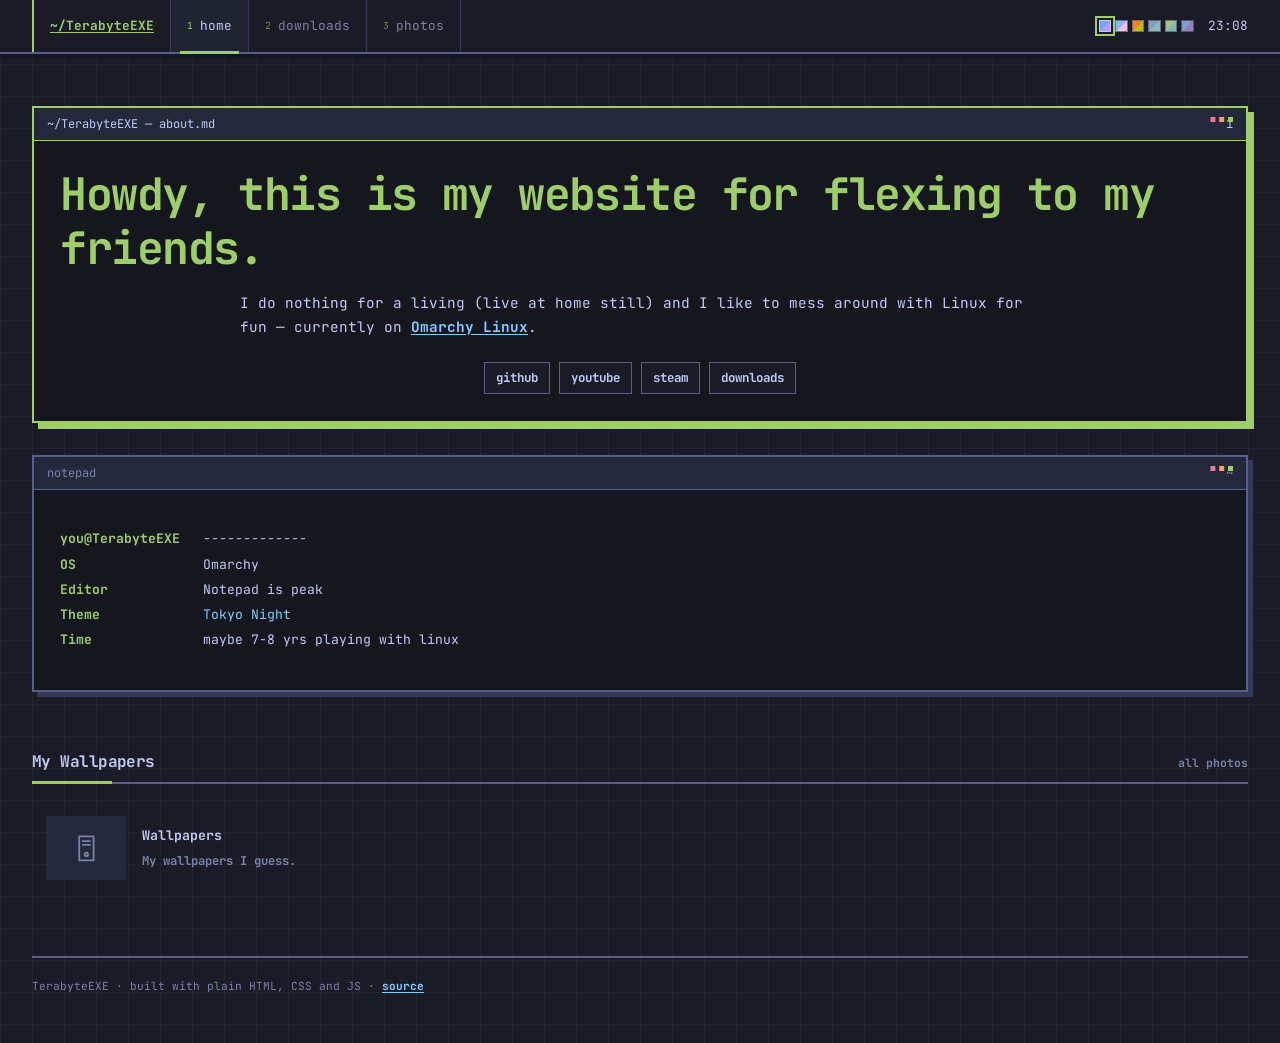
==== commit a66b6ba2: "Change 'Wallpaper' text to 'Wallpapers'" ====
--- a/index.html
+++ b/index.html
@@ -94,7 +94,7 @@
         </svg>
       </span>
       <span>
-        <span class="entry-top" style="margin-bottom:0.2rem; display:block;">Wallpaper</span>
+        <span class="entry-top" style="margin-bottom:0.2rem; display:block;">Wallpapers</span>
         <span class="entry-excerpt">My wallpapers I guess.</span>
       </span>
     </a>
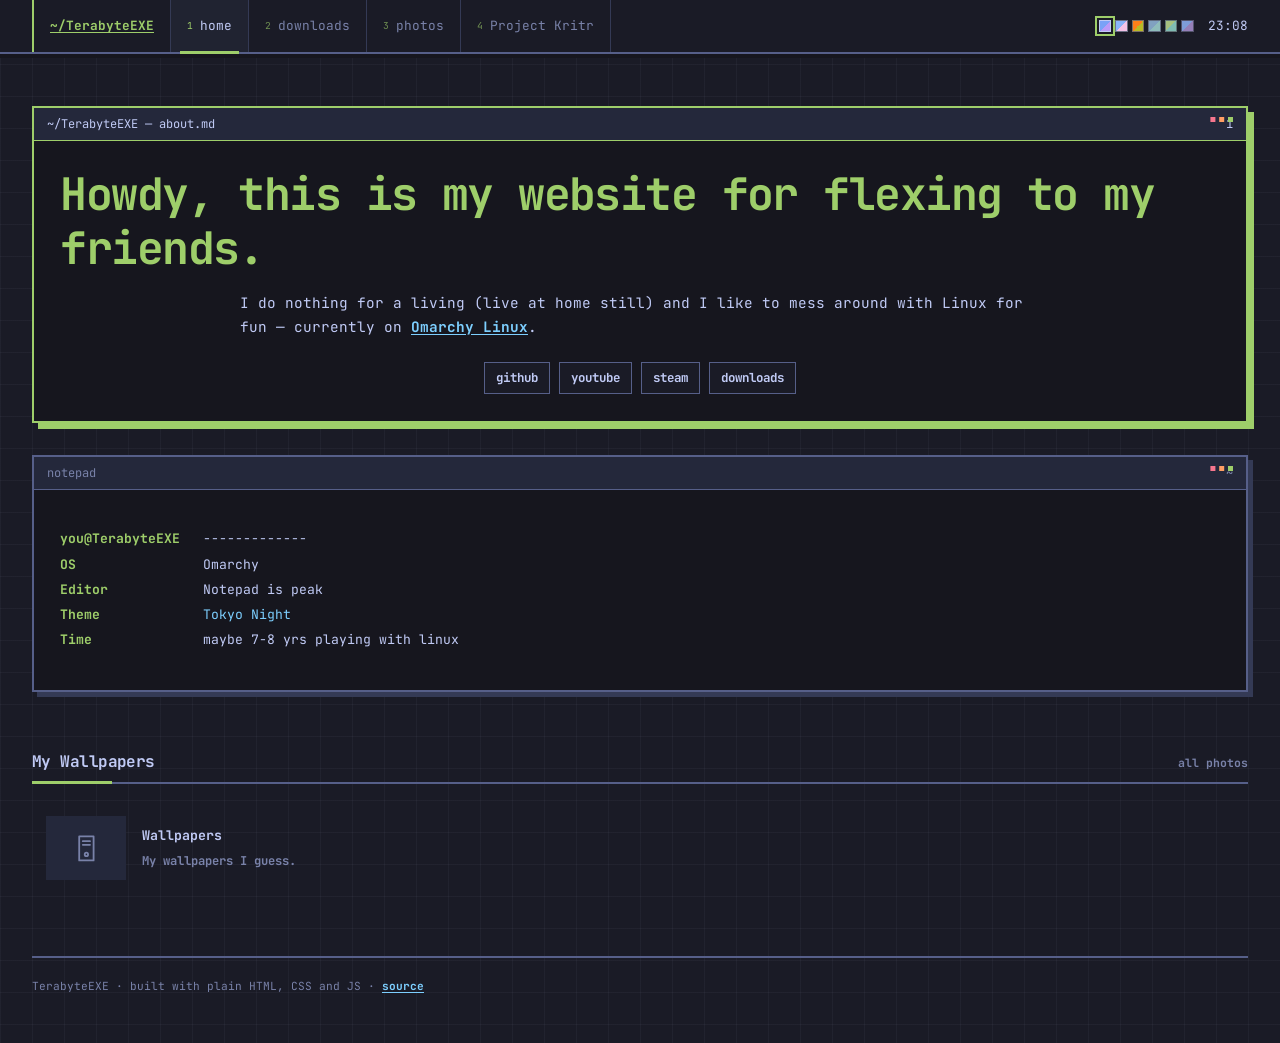
==== commit 65ac5b8f: "Update index.html" ====
--- a/index.html
+++ b/index.html
@@ -21,6 +21,7 @@
       <a href="index.html" aria-current="page"><span class="ws">1</span>home</a>
       <a href="downloads/index.html"><span class="ws">2</span>downloads</a>
       <a href="photos/index.html"><span class="ws">3</span>photos</a>
+      <a href="https://terabyteexe.github.io/Kritr/"><span class="ws">4</span>Project Kritr</a>
     </nav>
 
     <div class="bar-right">
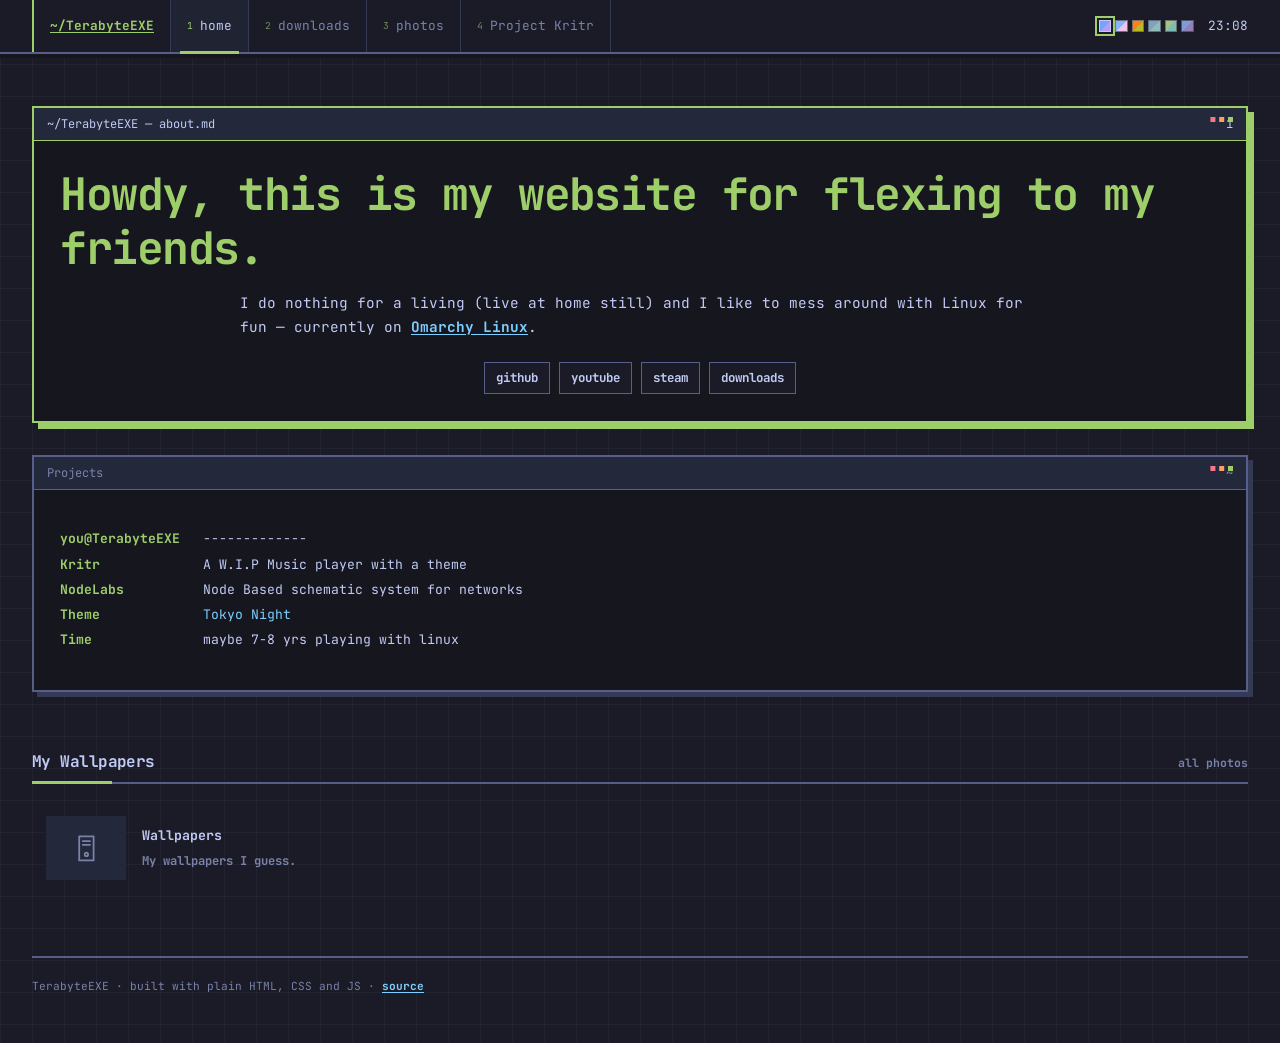
==== commit 6acdf6ae: "Update window title and add project details" ====
--- a/index.html
+++ b/index.html
@@ -68,12 +68,12 @@
   </section>
 
   <section class="window">
-    <div class="window-title"><span>notepad</span><span>~</span></div>
+    <div class="window-title"><span>Projects</span><span>~</span></div>
     <div class="window-body">
       <dl class="fetch">
         <dt>you@TerabyteEXE</dt><dd>-------------</dd>
-        <dt>OS</dt><dd>Omarchy</dd>
-        <dt>Editor</dt><dd>Notepad is peak</dd>
+        <dt>Kritr</dt><dd>A W.I.P Music player with a theme</dd>
+        <dt>NodeLabs</dt><dd>Node Based schematic system for networks</dd>
         <dt>Theme</dt><dd class="accent-cycle" data-theme-label>Tokyo Night or Hackerman</dd>
         <dt>Time</dt><dd>maybe 7-8 yrs playing with linux</dd>
       </dl>
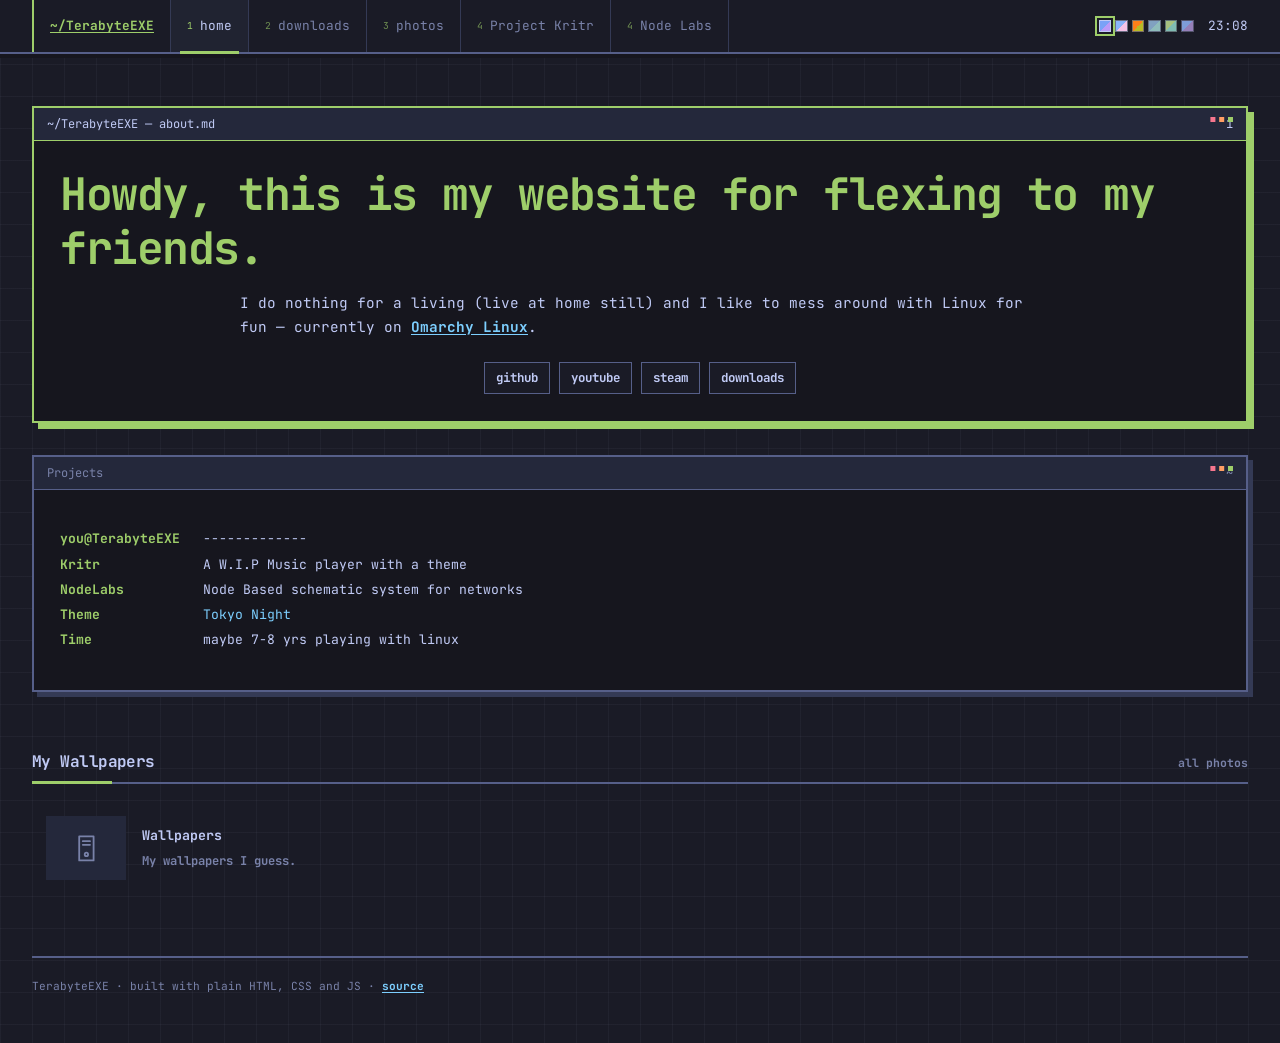
==== commit af0add44: "Add link to Node Labs in navigation" ====
--- a/index.html
+++ b/index.html
@@ -22,6 +22,7 @@
       <a href="downloads/index.html"><span class="ws">2</span>downloads</a>
       <a href="photos/index.html"><span class="ws">3</span>photos</a>
       <a href="https://terabyteexe.github.io/Kritr/"><span class="ws">4</span>Project Kritr</a>
+      <a href="https://terabyteexe.github.io/NodeLabs/webpage.html"><span class="ws">4</span>Node Labs</a>
     </nav>
 
     <div class="bar-right">
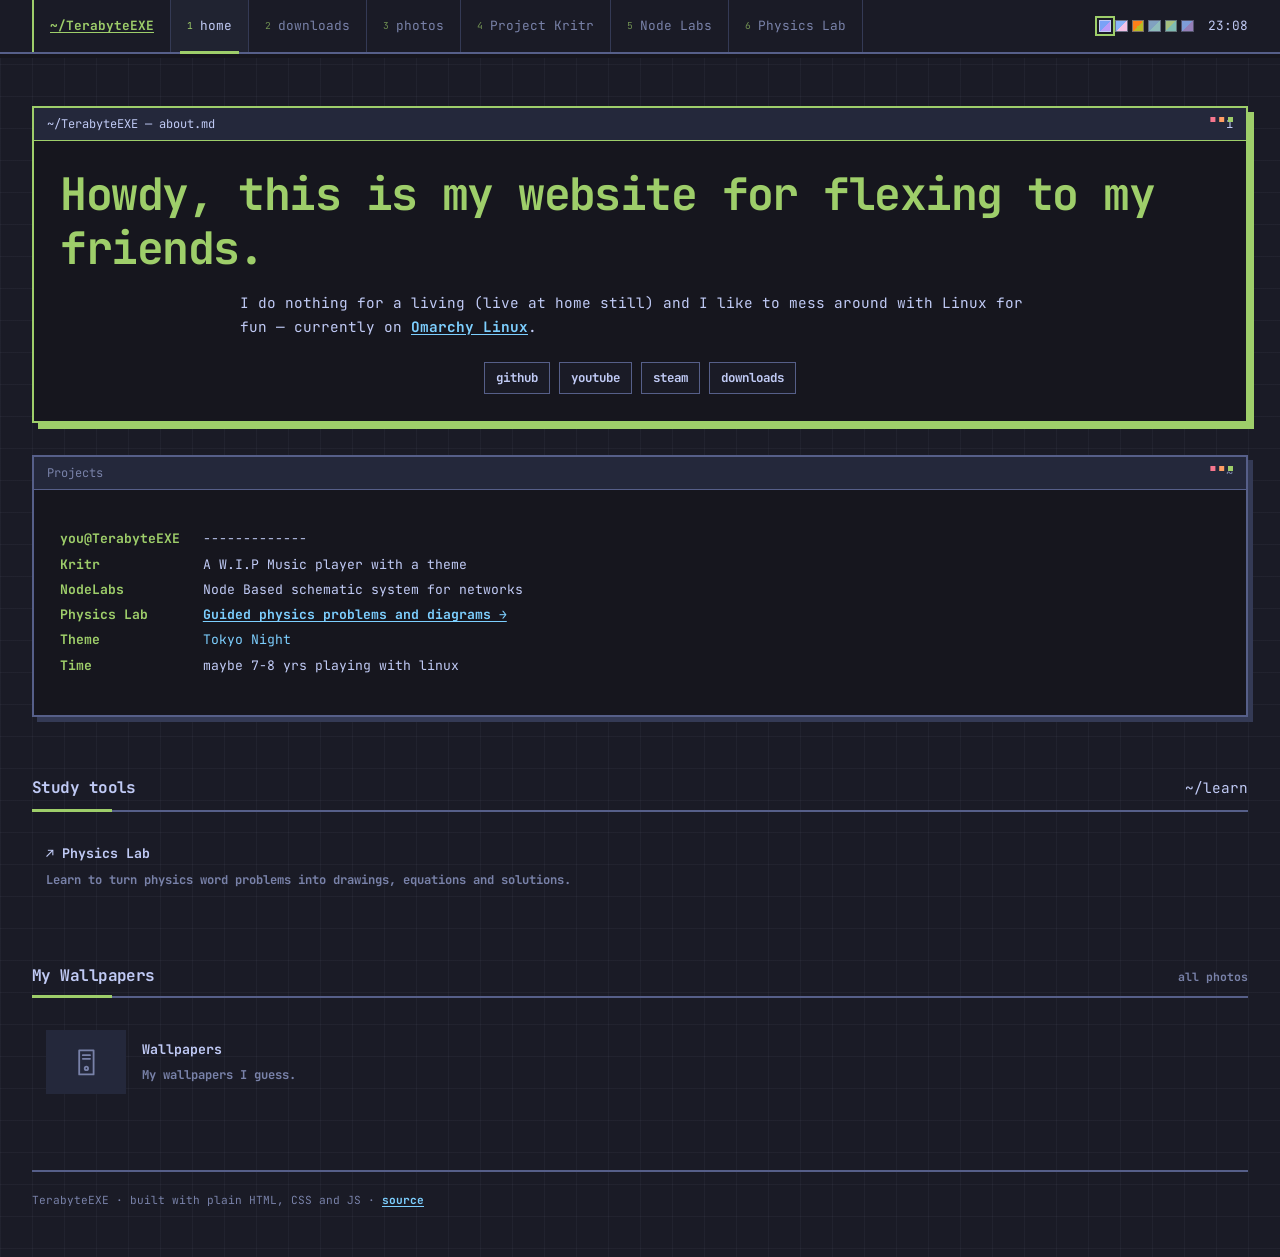
==== commit 265c9a1e: "added physics tab" ====
--- a/index.html
+++ b/index.html
@@ -21,8 +21,9 @@
       <a href="index.html" aria-current="page"><span class="ws">1</span>home</a>
       <a href="downloads/index.html"><span class="ws">2</span>downloads</a>
       <a href="photos/index.html"><span class="ws">3</span>photos</a>
-      <a href="https://terabyteexe.github.io/Kritr/"><span class="ws">4</span>Project Kritr</a>
-      <a href="https://terabyteexe.github.io/NodeLabs/webpage.html"><span class="ws">4</span>Node Labs</a>
+      <a href="https://terabyteexe.github.io/Kritr/website/index.html"><span class="ws">4</span>Project Kritr</a>
+      <a href="https://terabyteexe.github.io/NodeLabs/webpage.html"><span class="ws">5</span>Node Labs</a>
+      <a href="physics/index.html"><span class="ws">6</span>Physics Lab</a>
     </nav>
 
     <div class="bar-right">
@@ -42,6 +43,7 @@
       <a href="index.html" aria-current="page">home</a>
       <a href="downloads/index.html">downloads</a>
       <a href="photos/index.html">photos</a>
+      <a href="physics/index.html">Physics Lab</a>
     </div>
   </div>
 </header>
@@ -75,10 +77,16 @@
         <dt>you@TerabyteEXE</dt><dd>-------------</dd>
         <dt>Kritr</dt><dd>A W.I.P Music player with a theme</dd>
         <dt>NodeLabs</dt><dd>Node Based schematic system for networks</dd>
+        <dt>Physics Lab</dt><dd><a href="physics/index.html">Guided physics problems and diagrams →</a></dd>
         <dt>Theme</dt><dd class="accent-cycle" data-theme-label>Tokyo Night or Hackerman</dd>
         <dt>Time</dt><dd>maybe 7-8 yrs playing with linux</dd>
       </dl>
     </div>
+  </section>
+
+  <section class="section">
+    <div class="section-head"><h2>Study tools</h2><span class="mono">~/learn</span></div>
+    <a class="entry" href="physics/index.html"><span class="entry-top" style="display:block">↗ Physics Lab</span><span class="entry-excerpt">Learn to turn physics word problems into drawings, equations and solutions.</span></a>
   </section>
 
   <section class="section">
